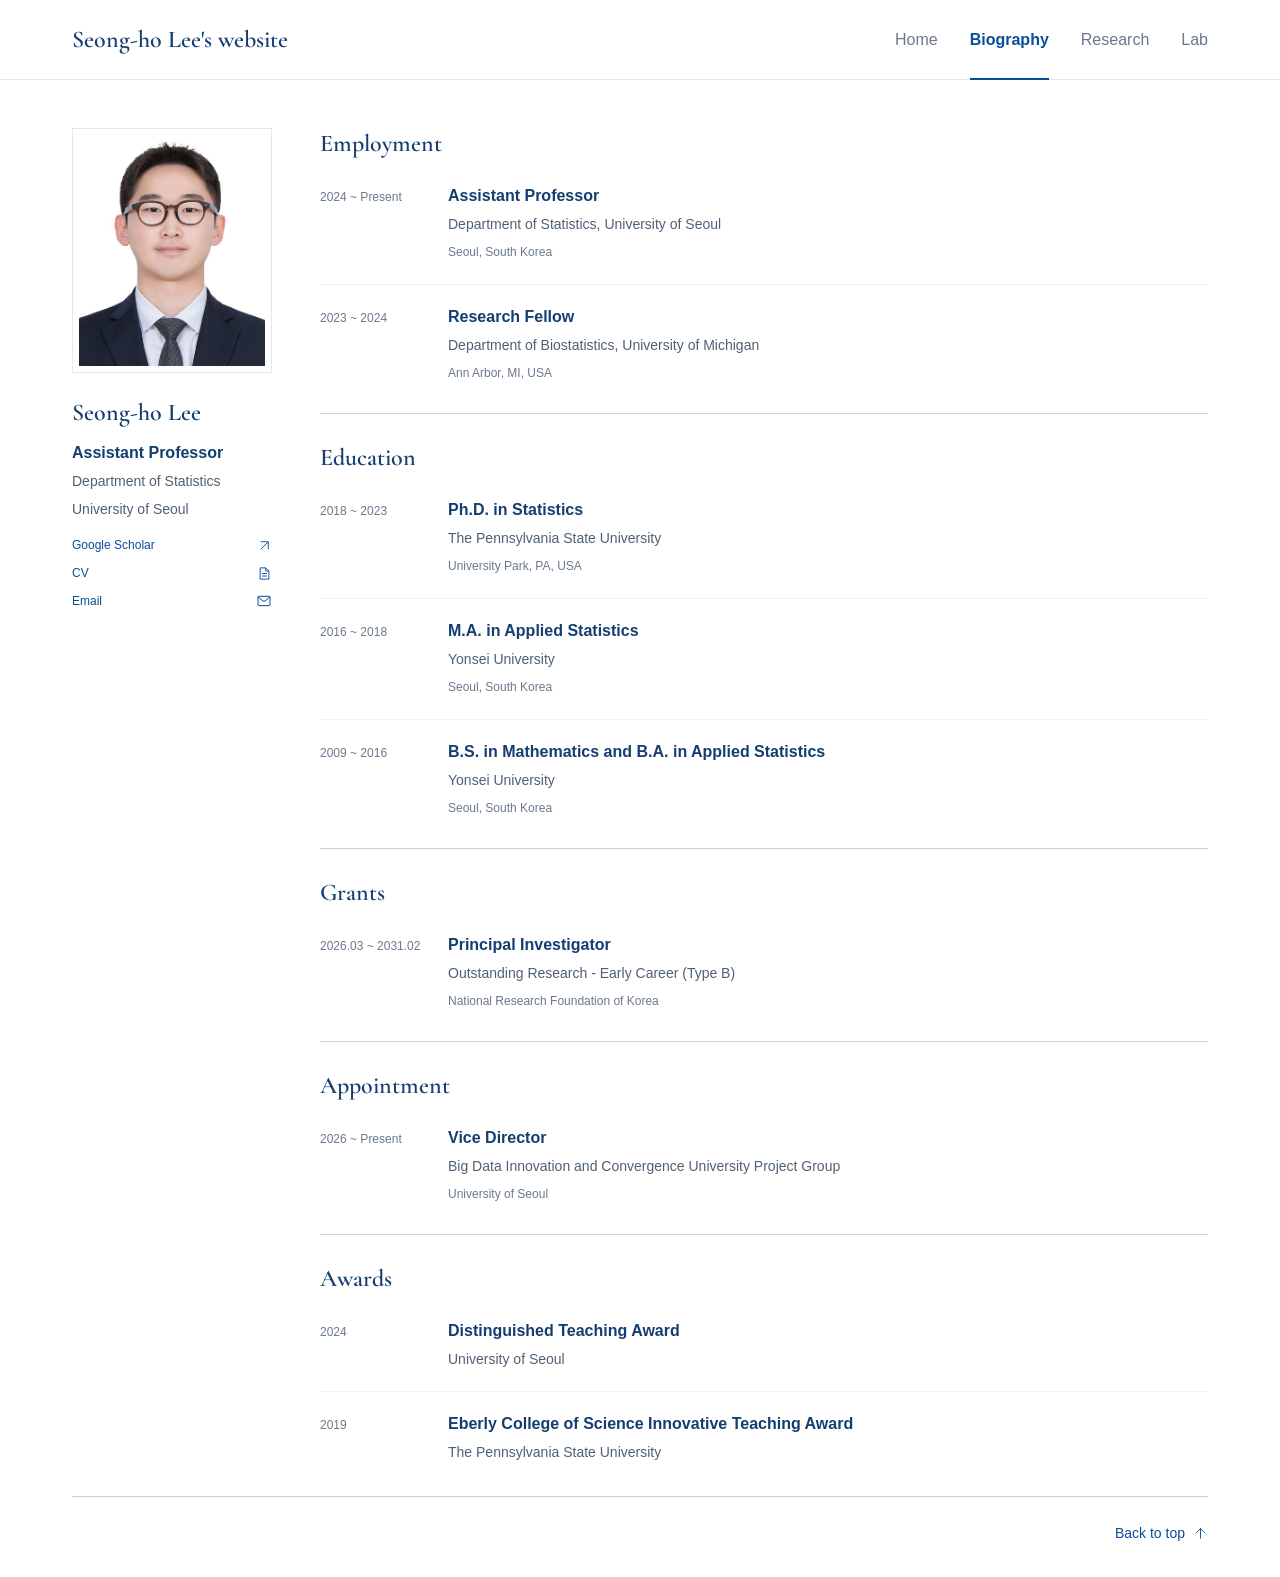
==== about-me/index.html @ 29a2fe00 "Deploy 14px Arial Recent News Source: cce759134cc73639d32bf7e04c9f03bbe9be10fd" ====
<!DOCTYPE html><html lang="en"><head><meta charSet="utf-8"/><meta name="viewport" content="width=device-width, initial-scale=1"/><link rel="stylesheet" href="/_next/static/css/index.BuuAQQDv.css" data-rsc-css-href="/_next/static/css/index.BuuAQQDv.css" data-precedence="vite-rsc/importer-resources"/><link rel="modulepreload" fetchPriority="low" href="/_next/static/chunks/index-BKPbkGrg.js"/><script src="/_next/static/chunks/rolldown-runtime-C60lm6uB.js" type="module" async=""></script><script src="/_next/static/chunks/framework-D_rUT4EX.js" type="module" async=""></script><link rel="modulepreload" href="/_next/static/chunks/layout-segment-context-am5t7BNB.js" crossorigin=""/><link rel="modulepreload" href="/_next/static/chunks/email-link-yxVSHHbJ.js" crossorigin=""/><title>Seong-ho Lee | Biography</title><meta name="description" content="Seong-ho Lee, Assistant Professor, Department of Statistics, University of Seoul."/><link rel="shortcut icon" href="/favicon.svg?v=sigma"/><link rel="icon" href="/favicon.svg?v=sigma"/><script>Object.assign(((self[Symbol.for("vinext.navigationRuntime")]??={bootstrap:{routeManifest:null},functions:{}}).bootstrap.rsc??={rsc:[]}),{params:{},nav:{"pathname":"/about-me","searchParams":[]}})</script><link rel="modulepreload" href="/_next/static/chunks/index-BKPbkGrg.js" />
</head><body class="antialiased"><a class="skip-link" href="#main">Skip to main content</a><header class="site-header" id="top"><div class="header-inner"><a class="wordmark" href="/">Seong-ho Lee&#x27;s website</a><nav aria-label="Main navigation"><a href="/" class="">Home</a><a href="/biography" class="active" aria-current="page">Biography</a><a href="/research" class="">Research</a><a href="/lab" class="">Lab</a></nav></div></header><div class="site-layout"><aside class="profile profile-secondary" aria-label="Seong-ho Lee&#x27;s profile"><div class="portrait-frame"><img class="portrait" src="/images/seongho-lee.jpg" width="198" height="246" alt="Seong-ho Lee" fetchPriority="high"/></div><div class="profile-information"><h2 class="profile-name">Seong-ho Lee</h2><p class="profile-role">Assistant Professor</p><p class="profile-affiliation">Department of Statistics</p><p class="profile-affiliation">University of Seoul</p><div class="profile-links"><a href="http://scholar.google.co.kr/citations?hl=en&amp;user=Eq__vRcAAAAJ&amp;view_op=list_works&amp;sortby=pubdate" target="_blank" rel="noopener noreferrer"><span class="profile-link-label">Google Scholar</span><svg width="15" height="15" viewBox="0 0 24 24" fill="none" stroke="currentColor" stroke-width="1.5" aria-hidden="true"><path d="M6 18 18 6M6 6h12v12"></path></svg></a><a href="/cv" target="_blank" rel="noopener noreferrer" aria-label="CV (opens in a new tab)"><span class="profile-link-label">CV</span><svg width="15" height="15" viewBox="0 0 24 24" fill="none" stroke="currentColor" stroke-width="1.5" aria-hidden="true"><path d="M14 3H5v18h14V8zM14 3v5h5M8 12h8M8 16h8"></path></svg></a><button type="button" class="email-link" title="Open your email app"><span class="profile-link-label">Email</span><svg width="16" height="16" viewBox="0 0 24 24" fill="none" stroke="currentColor" stroke-width="1.5" aria-hidden="true"><rect x="3" y="5" width="18" height="14" rx="1"></rect><path d="m3 6 9 7 9-7"></path></svg></button></div></div></aside><main id="main" class="page-content page-biography"><h1 class="sr-only">Biography</h1><section class="content-section" id="employment" aria-labelledby="employment-title"><h2 id="employment-title">Employment</h2><div class="records"><div class="record-row"><p class="record-date">2024 ~ Present</p><div class="record-body"><h3>Assistant Professor</h3><p>Department of Statistics, University of Seoul</p><p class="record-location">Seoul, South Korea</p></div></div><div class="record-row"><p class="record-date">2023 ~ 2024</p><div class="record-body"><h3>Research Fellow</h3><p>Department of Biostatistics, University of Michigan</p><p class="record-location">Ann Arbor, MI, USA</p></div></div></div></section><section class="content-section" id="education" aria-labelledby="education-title"><h2 id="education-title">Education</h2><div class="records"><div class="record-row"><p class="record-date">2018 ~ 2023</p><div class="record-body"><h3>Ph.D. in Statistics</h3><p>The Pennsylvania State University</p><p class="record-location">University Park, PA, USA</p></div></div><div class="record-row"><p class="record-date">2016 ~ 2018</p><div class="record-body"><h3>M.A. in Applied Statistics</h3><p>Yonsei University</p><p class="record-location">Seoul, South Korea</p></div></div><div class="record-row"><p class="record-date">2009 ~ 2016</p><div class="record-body"><h3>B.S. in Mathematics and B.A. in Applied Statistics</h3><p>Yonsei University</p><p class="record-location">Seoul, South Korea</p></div></div></div></section><section class="content-section" id="grants" aria-labelledby="grants-title"><h2 id="grants-title">Grants</h2><div class="records"><div class="record-row"><p class="record-date">2026.03 ~ 2031.02</p><div class="record-body"><h3>Principal Investigator</h3><p>Outstanding Research - Early Career (Type B)</p><p class="record-location">National Research Foundation of Korea</p></div></div></div></section><section class="content-section" id="appointment" aria-labelledby="appointment-title"><h2 id="appointment-title">Appointment</h2><div class="records"><div class="record-row"><p class="record-date">2026 ~ Present</p><div class="record-body"><h3>Vice Director</h3><p>Big Data Innovation and Convergence University Project Group</p><p class="record-location">University of Seoul</p></div></div></div></section><section class="content-section" id="awards" aria-labelledby="awards-title"><h2 id="awards-title">Awards</h2><div class="records"><div class="record-row"><p class="record-date">2024</p><div class="record-body"><h3>Distinguished Teaching Award</h3><p>University of Seoul</p></div></div><div class="record-row"><p class="record-date">2019</p><div class="record-body"><h3>Eberly College of Science Innovative Teaching Award</h3><p>The Pennsylvania State University</p></div></div></div></section></main></div><footer class="site-footer"><a href="#top" aria-label="Back to top"><span>Back to top</span><svg width="15" height="15" viewBox="0 0 24 24" fill="none" stroke="currentColor" stroke-width="1.5" aria-hidden="true"><path d="M12 20V4m-7 7 7-7 7 7"></path></svg></a></footer><script type="module" src="/_next/static/chunks/index-BKPbkGrg.js" id="_R_" async=""></script><script>((self[Symbol.for("vinext.navigationRuntime")]??={bootstrap:{routeManifest:null},functions:{}}).bootstrap.rsc??={rsc:[]}).rsc.push("0:{\"page:/about-me\":\"$L1\",\"layout:/\":\"$L2\",\"route:/about-me\":\"$L3\",\"__route\":\"route:/about-me\",\"__interceptionContext\":null,\"__layoutIds\":[\"layout:/\"],\"__rootLayout\":\"/\",\"__bfcacheSegmentIdentities\":{\"layout:/\":\"[\\\"layout\\\",\\\"layout:/\\\",\\\"root-boundary:/\\\",\\\"\\\"]\",\"page:/about-me\":\"[\\\"page\\\",\\\"page:/about-me\\\",\\\"root-boundary:/\\\",\\\"[\\\\\\\"about-me\\\\\\\"]\\\"]\"},\"__srcPage\":[\"about-me\",\"page\"],\"__layoutFlags\":{\"layout:/\":\"s\"},\"__artifactCompatibility\":{\"schemaVersion\":1,\"graphVersion\":\"app-route-graph:7ad1e1d1aed49c60\",\"deploymentVersion\":\"ff91b3a0-4135-44e8-a0ae-173901e8c6fa\",\"appElementsSchemaVersion\":1,\"rscPayloadSchemaVersion\":1,\"rootBoundaryId\":\"/\",\"renderEpoch\":null}}\n")</script><script>((self[Symbol.for("vinext.navigationRuntime")]??={bootstrap:{routeManifest:null},functions:{}}).bootstrap.rsc??={rsc:[]}).rsc.push("4:I[\"8c0f216c4604\",[],\"Children\",1]\n")</script><script>((self[Symbol.for("vinext.navigationRuntime")]??={bootstrap:{routeManifest:null},functions:{}}).bootstrap.rsc??={rsc:[]}).rsc.push("5:I[\"593f344dc510\",[],\"GlobalErrorBoundary\",1]\n")</script><script>((self[Symbol.for("vinext.navigationRuntime")]??={bootstrap:{routeManifest:null},functions:{}}).bootstrap.rsc??={rsc:[]}).rsc.push("6:I[\"0b874ad30386\",[],\"default\",1]\n")</script><script>((self[Symbol.for("vinext.navigationRuntime")]??={bootstrap:{routeManifest:null},functions:{}}).bootstrap.rsc??={rsc:[]}).rsc.push("7:I[\"593f344dc510\",[],\"ErrorBoundary\",1]\n")</script><script>((self[Symbol.for("vinext.navigationRuntime")]??={bootstrap:{routeManifest:null},functions:{}}).bootstrap.rsc??={rsc:[]}).rsc.push("8:I[\"15c18cfaeeff\",[],\"LayoutSegmentProvider\",1]\n")</script><script>((self[Symbol.for("vinext.navigationRuntime")]??={bootstrap:{routeManifest:null},functions:{}}).bootstrap.rsc??={rsc:[]}).rsc.push("9:I[\"8c0f216c4604\",[],\"Slot\",1]\n")</script><script>((self[Symbol.for("vinext.navigationRuntime")]??={bootstrap:{routeManifest:null},functions:{}}).bootstrap.rsc??={rsc:[]}).rsc.push("a:I[\"593f344dc510\",[],\"NotFoundBoundary\",1]\n")</script><script>((self[Symbol.for("vinext.navigationRuntime")]??={bootstrap:{routeManifest:null},functions:{}}).bootstrap.rsc??={rsc:[]}).rsc.push("b:I[\"9276801271d6\",[],\"AppRouterScrollTarget\",1]\n")</script><script>((self[Symbol.for("vinext.navigationRuntime")]??={bootstrap:{routeManifest:null},functions:{}}).bootstrap.rsc??={rsc:[]}).rsc.push("c:I[\"593f344dc510\",[],\"RedirectBoundary\",1]\n")</script><script>((self[Symbol.for("vinext.navigationRuntime")]??={bootstrap:{routeManifest:null},functions:{}}).bootstrap.rsc??={rsc:[]}).rsc.push(":HL[\"/_next/static/css/index.BuuAQQDv.css\",\"style\"     ]\n")</script><script>((self[Symbol.for("vinext.navigationRuntime")]??={bootstrap:{routeManifest:null},functions:{}}).bootstrap.rsc??={rsc:[]}).rsc.push("2:[[[\"$\",\"link\",\"css:/_next/static/css/index.BuuAQQDv.css\",{\"rel\":\"stylesheet\",\"precedence\":\"vite-rsc/importer-resources\",\"href\":\"/_next/static/css/index.BuuAQQDv.css\",\"data-rsc-css-href\":\"/_next/static/css/index.BuuAQQDv.css\"}],\"$undefined\"],[\"$\",\"html\",null,{\"lang\":\"en\",\"children\":[\"$\",\"body\",null,{\"className\":\"antialiased\",\"children\":[\"$\",\"$L4\",null,{}]}]}]]\n")</script><script>((self[Symbol.for("vinext.navigationRuntime")]??={bootstrap:{routeManifest:null},functions:{}}).bootstrap.rsc??={rsc:[]}).rsc.push("3:[[[\"$\",\"meta\",null,{\"charSet\":\"utf-8\"}],[[\"$\",\"title\",\"0\",{\"children\":\"Seong-ho Lee | Biography\"}],[\"$\",\"meta\",\"1\",{\"name\":\"description\",\"content\":\"Seong-ho Lee, Assistant Professor, Department of Statistics, University of Seoul.\"}],[\"$\",\"link\",\"2\",{\"data-vinext-streamed-icon\":\"$undefined\",\"rel\":\"shortcut icon\",\"href\":\"/favicon.svg?v=sigma\",\"type\":\"$undefined\",\"sizes\":\"$undefined\",\"color\":\"$undefined\",\"media\":\"$undefined\",\"fetchPriority\":\"$undefined\"}],[\"$\",\"link\",\"3\",{\"data-vinext-streamed-icon\":\"$undefined\",\"rel\":\"icon\",\"href\":\"/favicon.svg?v=sigma\",\"type\":\"$undefined\",\"sizes\":\"$undefined\",\"color\":\"$undefined\",\"media\":\"$undefined\",\"fetchPriority\":\"$undefined\"}]],[[\"$\",\"meta\",\"0\",{\"name\":\"viewport\",\"content\":\"width=device-width, initial-scale=1\"}]]],[\"$\",\"$L5\",null,{\"fallback\":\"$6\",\"children\":[\"$\",\"$L7\",null,{\"fallback\":\"$6\",\"children\":[\"$\",\"$L8\",null,{\"providerId\":\"layout:/\",\"segmentMap\":{\"children\":[\"about-me\"]},\"children\":[\"$\",\"$L9\",null,{\"id\":\"layout:/\",\"parallelSlots\":\"$undefined\",\"children\":[\"$\",\"$La\",null,{\"resetKey\":\"about-me\",\"fallback\":[[\"$\",\"title\",null,{\"children\":\"404: This page could not be found.\"}],[\"$\",\"div\",null,{\"style\":{\"fontFamily\":\"system-ui,\\\"Segoe UI\\\",Roboto,Helvetica,Arial,sans-serif,\\\"Apple Color Emoji\\\",\\\"Segoe UI Emoji\\\"\",\"height\":\"100vh\",\"textAlign\":\"center\",\"display\":\"flex\",\"flexDirection\":\"column\",\"alignItems\":\"center\",\"justifyContent\":\"center\"},\"children\":[\"$\",\"div\",null,{\"children\":[[\"$\",\"style\",null,{\"dangerouslySetInnerHTML\":{\"__html\":\"body{color:#000;background:#fff;margin:0}.next-error-h1{border-right:1px solid rgba(0,0,0,.3)}@media (prefers-color-scheme:dark){body{color:#fff;background:#000}.next-error-h1{border-right:1px solid rgba(255,255,255,.3)}}\"}}],[\"$\",\"h1\",null,{\"className\":\"next-error-h1\",\"style\":{\"display\":\"inline-block\",\"margin\":\"0 20px 0 0\",\"padding\":\"0 23px 0 0\",\"fontSize\":24,\"fontWeight\":500,\"verticalAlign\":\"top\",\"lineHeight\":\"49px\"},\"children\":404}],[\"$\",\"div\",null,{\"style\":{\"display\":\"inline-block\"},\"children\":[\"$\",\"h2\",null,{\"style\":{\"fontSize\":14,\"fontWeight\":400,\"lineHeight\":\"49px\",\"margin\":0},\"children\":\"This page could not be found.\"}]}]]}]}]],\"children\":[\"$\",\"$Lb\",null,{\"children\":[\"$\",\"$Lc\",null,{\"children\":[[\"$\",\"$L8\",null,{\"providerId\":\"page:/about-me\",\"segmentMap\":{\"children\":[\"__PAGE__\"]},\"children\":[\"$\",\"$L9\",null,{\"id\":\"page:/about-me\"}]}],null]}]}]}]}]}]}]}],null,null]\n")</script><script>((self[Symbol.for("vinext.navigationRuntime")]??={bootstrap:{routeManifest:null},functions:{}}).bootstrap.rsc??={rsc:[]}).rsc.push("d:I[\"89899c78f2d0\",[],\"default\",1]\n")</script><script>((self[Symbol.for("vinext.navigationRuntime")]??={bootstrap:{routeManifest:null},functions:{}}).bootstrap.rsc??={rsc:[]}).rsc.push(":HL[\"/images/seongho-lee.jpg\",\"image\",{\"fetchPriority\":\"high\"}]\n")</script><script>((self[Symbol.for("vinext.navigationRuntime")]??={bootstrap:{routeManifest:null},functions:{}}).bootstrap.rsc??={rsc:[]}).rsc.push("1:[[\"$\",\"a\",null,{\"className\":\"skip-link\",\"href\":\"#main\",\"children\":\"Skip to main content\"}],[\"$\",\"header\",null,{\"className\":\"site-header\",\"id\":\"top\",\"children\":[\"$\",\"div\",null,{\"className\":\"header-inner\",\"children\":[[\"$\",\"a\",null,{\"className\":\"wordmark\",\"href\":\"/\",\"children\":\"Seong-ho Lee's website\"}],[\"$\",\"nav\",null,{\"aria-label\":\"Main navigation\",\"children\":[[\"$\",\"a\",\"home\",{\"href\":\"/\",\"className\":\"\",\"aria-current\":\"$undefined\",\"children\":\"Home\"}],[\"$\",\"a\",\"biography\",{\"href\":\"/biography\",\"className\":\"active\",\"aria-current\":\"page\",\"children\":\"Biography\"}],[\"$\",\"a\",\"research\",{\"href\":\"/research\",\"className\":\"\",\"aria-current\":\"$undefined\",\"children\":\"Research\"}],[\"$\",\"a\",\"lab\",{\"href\":\"/lab\",\"className\":\"\",\"aria-current\":\"$undefined\",\"children\":\"Lab\"}]]}]]}]}],[\"$\",\"div\",null,{\"className\":\"site-layout\",\"children\":[[\"$\",\"aside\",null,{\"className\":\"profile profile-secondary\",\"aria-label\":\"Seong-ho Lee's profile\",\"children\":[[\"$\",\"div\",null,{\"className\":\"portrait-frame\",\"children\":[\"$\",\"img\",null,{\"className\":\"portrait\",\"src\":\"/images/seongho-lee.jpg\",\"width\":\"198\",\"height\":\"246\",\"alt\":\"Seong-ho Lee\",\"fetchPriority\":\"high\"}]}],[\"$\",\"div\",null,{\"className\":\"profile-information\",\"children\":[[\"$\",\"h2\",null,{\"className\":\"profile-name\",\"children\":\"Seong-ho Lee\"}],[\"$\",\"p\",null,{\"className\":\"profile-role\",\"children\":\"Assistant Professor\"}],[\"$\",\"p\",null,{\"className\":\"profile-affiliation\",\"children\":\"Department of Statistics\"}],[\"$\",\"p\",null,{\"className\":\"profile-affiliation\",\"children\":\"University of Seoul\"}],[\"$\",\"div\",null,{\"className\":\"profile-links\",\"children\":[[\"$\",\"a\",null,{\"href\":\"http://scholar.google.co.kr/citations?hl=en\u0026user=Eq__vRcAAAAJ\u0026view_op=list_works\u0026sortby=pubdate\",\"target\":\"_blank\",\"rel\":\"noopener noreferrer\",\"children\":[[\"$\",\"span\",null,{\"className\":\"profile-link-label\",\"children\":\"Google Scholar\"}],[\"$\",\"svg\",null,{\"width\":\"15\",\"height\":\"15\",\"viewBox\":\"0 0 24 24\",\"fill\":\"none\",\"stroke\":\"currentColor\",\"strokeWidth\":\"1.5\",\"aria-hidden\":\"true\",\"children\":[\"$\",\"path\",null,{\"d\":\"M6 18 18 6M6 6h12v12\"}]}]]}],[\"$\",\"a\",null,{\"href\":\"/cv\",\"target\":\"_blank\",\"rel\":\"noopener noreferrer\",\"aria-label\":\"CV (opens in a new tab)\",\"children\":[[\"$\",\"span\",null,{\"className\":\"profile-link-label\",\"children\":\"CV\"}],[\"$\",\"svg\",null,{\"width\":\"15\",\"height\":\"15\",\"viewBox\":\"0 0 24 24\",\"fill\":\"none\",\"stroke\":\"currentColor\",\"strokeWidth\":\"1.5\",\"aria-hidden\":\"true\",\"children\":[\"$\",\"path\",null,{\"d\":\"M14 3H5v18h14V8zM14 3v5h5M8 12h8M8 16h8\"}]}]]}],[\"$\",\"$Ld\",null,{}]]}]]}]]}],[\"$\",\"main\",null,{\"id\":\"main\",\"className\":\"page-content page-biography\",\"children\":[[\"$\",\"h1\",null,{\"className\":\"sr-only\",\"children\":\"Biography\"}],[[\"$\",\"section\",\"employment\",{\"className\":\"content-section\",\"id\":\"employment\",\"aria-labelledby\":\"employment-title\",\"children\":[[\"$\",\"h2\",null,{\"id\":\"employment-title\",\"children\":\"Employment\"}],[\"$\",\"div\",null,{\"className\":\"records\",\"children\":[[\"$\",\"div\",\"2024 ~ Present-Assistant Professor\",{\"className\":\"record-row\",\"children\":[[\"$\",\"p\",null,{\"className\":\"record-date\",\"children\":\"2024 ~ Present\"}],[\"$\",\"div\",null,{\"className\":\"record-body\",\"children\":[[\"$\",\"h3\",null,{\"children\":\"Assistant Professor\"}],[\"$\",\"p\",null,{\"children\":\"Department of Statistics, University of Seoul\"}],[\"$\",\"p\",null,{\"className\":\"record-location\",\"children\":\"Seoul, South Korea\"}]]}]]}],[\"$\",\"div\",\"2023 ~ 2024-Research Fellow\",{\"className\":\"record-row\",\"children\":[[\"$\",\"p\",null,{\"className\":\"record-date\",\"children\":\"2023 ~ 2024\"}],[\"$\",\"div\",null,{\"className\":\"record-body\",\"children\":[[\"$\",\"h3\",null,{\"children\":\"Research Fellow\"}],[\"$\",\"p\",null,{\"children\":\"Department of Biostatistics, University of Michigan\"}],[\"$\",\"p\",null,{\"className\":\"record-location\",\"children\":\"Ann Arbor, MI, USA\"}]]}]]}]]}]]}],[\"$\",\"section\",\"education\",{\"className\":\"content-section\",\"id\":\"education\",\"aria-labelledby\":\"education-title\",\"children\":[[\"$\",\"h2\",null,{\"id\":\"education-title\",\"children\":\"Education\"}],[\"$\",\"div\",null,{\"className\":\"records\",\"children\":[[\"$\",\"div\",\"2018 ~ 2023-Ph.D. in Statistics\",{\"className\":\"record-row\",\"children\":[[\"$\",\"p\",null,{\"className\":\"record-date\",\"children\":\"2018 ~ 2023\"}],[\"$\",\"div\",null,{\"className\":\"record-body\",\"children\":[[\"$\",\"h3\",null,{\"children\":\"Ph.D. in Statistics\"}],[\"$\",\"p\",null,{\"children\":\"The Pennsylvania State University\"}],[\"$\",\"p\",null,{\"className\":\"record-location\",\"children\":\"University Park, PA, USA\"}]]}]]}],[\"$\",\"div\",\"2016 ~ 2018-M.A. in Applied Statistics\",{\"className\":\"record-row\",\"children\":[[\"$\",\"p\",null,{\"className\":\"record-date\",\"children\":\"2016 ~ 2018\"}],[\"$\",\"div\",null,{\"className\":\"record-body\",\"children\":[[\"$\",\"h3\",null,{\"children\":\"M.A. in Applied Statistics\"}],[\"$\",\"p\",null,{\"children\":\"Yonsei University\"}],\"$Le\"]}]]}],\"$Lf\"]}]]}],\"$L10\",\"$L11\",\"$L12\"]]}]]}],\"$L13\"]\n")</script><script>((self[Symbol.for("vinext.navigationRuntime")]??={bootstrap:{routeManifest:null},functions:{}}).bootstrap.rsc??={rsc:[]}).rsc.push("e:[\"$\",\"p\",null,{\"className\":\"record-location\",\"children\":\"Seoul, South Korea\"}]\n")</script><script>((self[Symbol.for("vinext.navigationRuntime")]??={bootstrap:{routeManifest:null},functions:{}}).bootstrap.rsc??={rsc:[]}).rsc.push("f:[\"$\",\"div\",\"2009 ~ 2016-B.S. in Mathematics and B.A. in Applied Statistics\",{\"className\":\"record-row\",\"children\":[[\"$\",\"p\",null,{\"className\":\"record-date\",\"children\":\"2009 ~ 2016\"}],[\"$\",\"div\",null,{\"className\":\"record-body\",\"children\":[[\"$\",\"h3\",null,{\"children\":\"B.S. in Mathematics and B.A. in Applied Statistics\"}],[\"$\",\"p\",null,{\"children\":\"Yonsei University\"}],[\"$\",\"p\",null,{\"className\":\"record-location\",\"children\":\"Seoul, South Korea\"}]]}]]}]\n")</script><script>((self[Symbol.for("vinext.navigationRuntime")]??={bootstrap:{routeManifest:null},functions:{}}).bootstrap.rsc??={rsc:[]}).rsc.push("10:[\"$\",\"section\",\"grants\",{\"className\":\"content-section\",\"id\":\"grants\",\"aria-labelledby\":\"grants-title\",\"children\":[[\"$\",\"h2\",null,{\"id\":\"grants-title\",\"children\":\"Grants\"}],[\"$\",\"div\",null,{\"className\":\"records\",\"children\":[[\"$\",\"div\",\"2026.03 ~ 2031.02-Principal Investigator\",{\"className\":\"record-row\",\"children\":[[\"$\",\"p\",null,{\"className\":\"record-date\",\"children\":\"2026.03 ~ 2031.02\"}],[\"$\",\"div\",null,{\"className\":\"record-body\",\"children\":[[\"$\",\"h3\",null,{\"children\":\"Principal Investigator\"}],[\"$\",\"p\",null,{\"children\":\"Outstanding Research - Early Career (Type B)\"}],[\"$\",\"p\",null,{\"className\":\"record-location\",\"children\":\"National Research Foundation of Korea\"}]]}]]}]]}]]}]\n")</script><script>((self[Symbol.for("vinext.navigationRuntime")]??={bootstrap:{routeManifest:null},functions:{}}).bootstrap.rsc??={rsc:[]}).rsc.push("11:[\"$\",\"section\",\"appointment\",{\"className\":\"content-section\",\"id\":\"appointment\",\"aria-labelledby\":\"appointment-title\",\"children\":[[\"$\",\"h2\",null,{\"id\":\"appointment-title\",\"children\":\"Appointment\"}],[\"$\",\"div\",null,{\"className\":\"records\",\"children\":[[\"$\",\"div\",\"2026 ~ Present-Vice Director\",{\"className\":\"record-row\",\"children\":[[\"$\",\"p\",null,{\"className\":\"record-date\",\"children\":\"2026 ~ Present\"}],[\"$\",\"div\",null,{\"className\":\"record-body\",\"children\":[[\"$\",\"h3\",null,{\"children\":\"Vice Director\"}],[\"$\",\"p\",null,{\"children\":\"Big Data Innovation and Convergence University Project Group\"}],[\"$\",\"p\",null,{\"className\":\"record-location\",\"children\":\"University of Seoul\"}]]}]]}]]}]]}]\n")</script><script>((self[Symbol.for("vinext.navigationRuntime")]??={bootstrap:{routeManifest:null},functions:{}}).bootstrap.rsc??={rsc:[]}).rsc.push("12:[\"$\",\"section\",\"awards\",{\"className\":\"content-section\",\"id\":\"awards\",\"aria-labelledby\":\"awards-title\",\"children\":[[\"$\",\"h2\",null,{\"id\":\"awards-title\",\"children\":\"Awards\"}],[\"$\",\"div\",null,{\"className\":\"records\",\"children\":[[\"$\",\"div\",\"2024-Distinguished Teaching Award\",{\"className\":\"record-row\",\"children\":[[\"$\",\"p\",null,{\"className\":\"record-date\",\"children\":\"2024\"}],[\"$\",\"div\",null,{\"className\":\"record-body\",\"children\":[[\"$\",\"h3\",null,{\"children\":\"Distinguished Teaching Award\"}],[\"$\",\"p\",null,{\"children\":\"University of Seoul\"}],\"$undefined\"]}]]}],[\"$\",\"div\",\"2019-Eberly College of Science Innovative Teaching Award\",{\"className\":\"record-row\",\"children\":[[\"$\",\"p\",null,{\"className\":\"record-date\",\"children\":\"2019\"}],[\"$\",\"div\",null,{\"className\":\"record-body\",\"children\":[[\"$\",\"h3\",null,{\"children\":\"Eberly College of Science Innovative Teaching Award\"}],[\"$\",\"p\",null,{\"children\":\"The Pennsylvania State University\"}],\"$undefined\"]}]]}]]}]]}]\n")</script><script>((self[Symbol.for("vinext.navigationRuntime")]??={bootstrap:{routeManifest:null},functions:{}}).bootstrap.rsc??={rsc:[]}).rsc.push("13:[\"$\",\"footer\",null,{\"className\":\"site-footer\",\"children\":[\"$\",\"a\",null,{\"href\":\"#top\",\"aria-label\":\"Back to top\",\"children\":[[\"$\",\"span\",null,{\"children\":\"Back to top\"}],[\"$\",\"svg\",null,{\"width\":\"15\",\"height\":\"15\",\"viewBox\":\"0 0 24 24\",\"fill\":\"none\",\"stroke\":\"currentColor\",\"strokeWidth\":\"1.5\",\"aria-hidden\":\"true\",\"children\":[\"$\",\"path\",null,{\"d\":\"M12 20V4m-7 7 7-7 7 7\"}]}]]}]}]\n")</script><script>Object.assign(((self[Symbol.for("vinext.navigationRuntime")]??={bootstrap:{routeManifest:null},functions:{}}).bootstrap.rsc??={rsc:[]}),{"initialCacheKind":"static"});((self[Symbol.for("vinext.navigationRuntime")]??={bootstrap:{routeManifest:null},functions:{}}).bootstrap.rsc??={rsc:[]}).done=true</script></body></html>
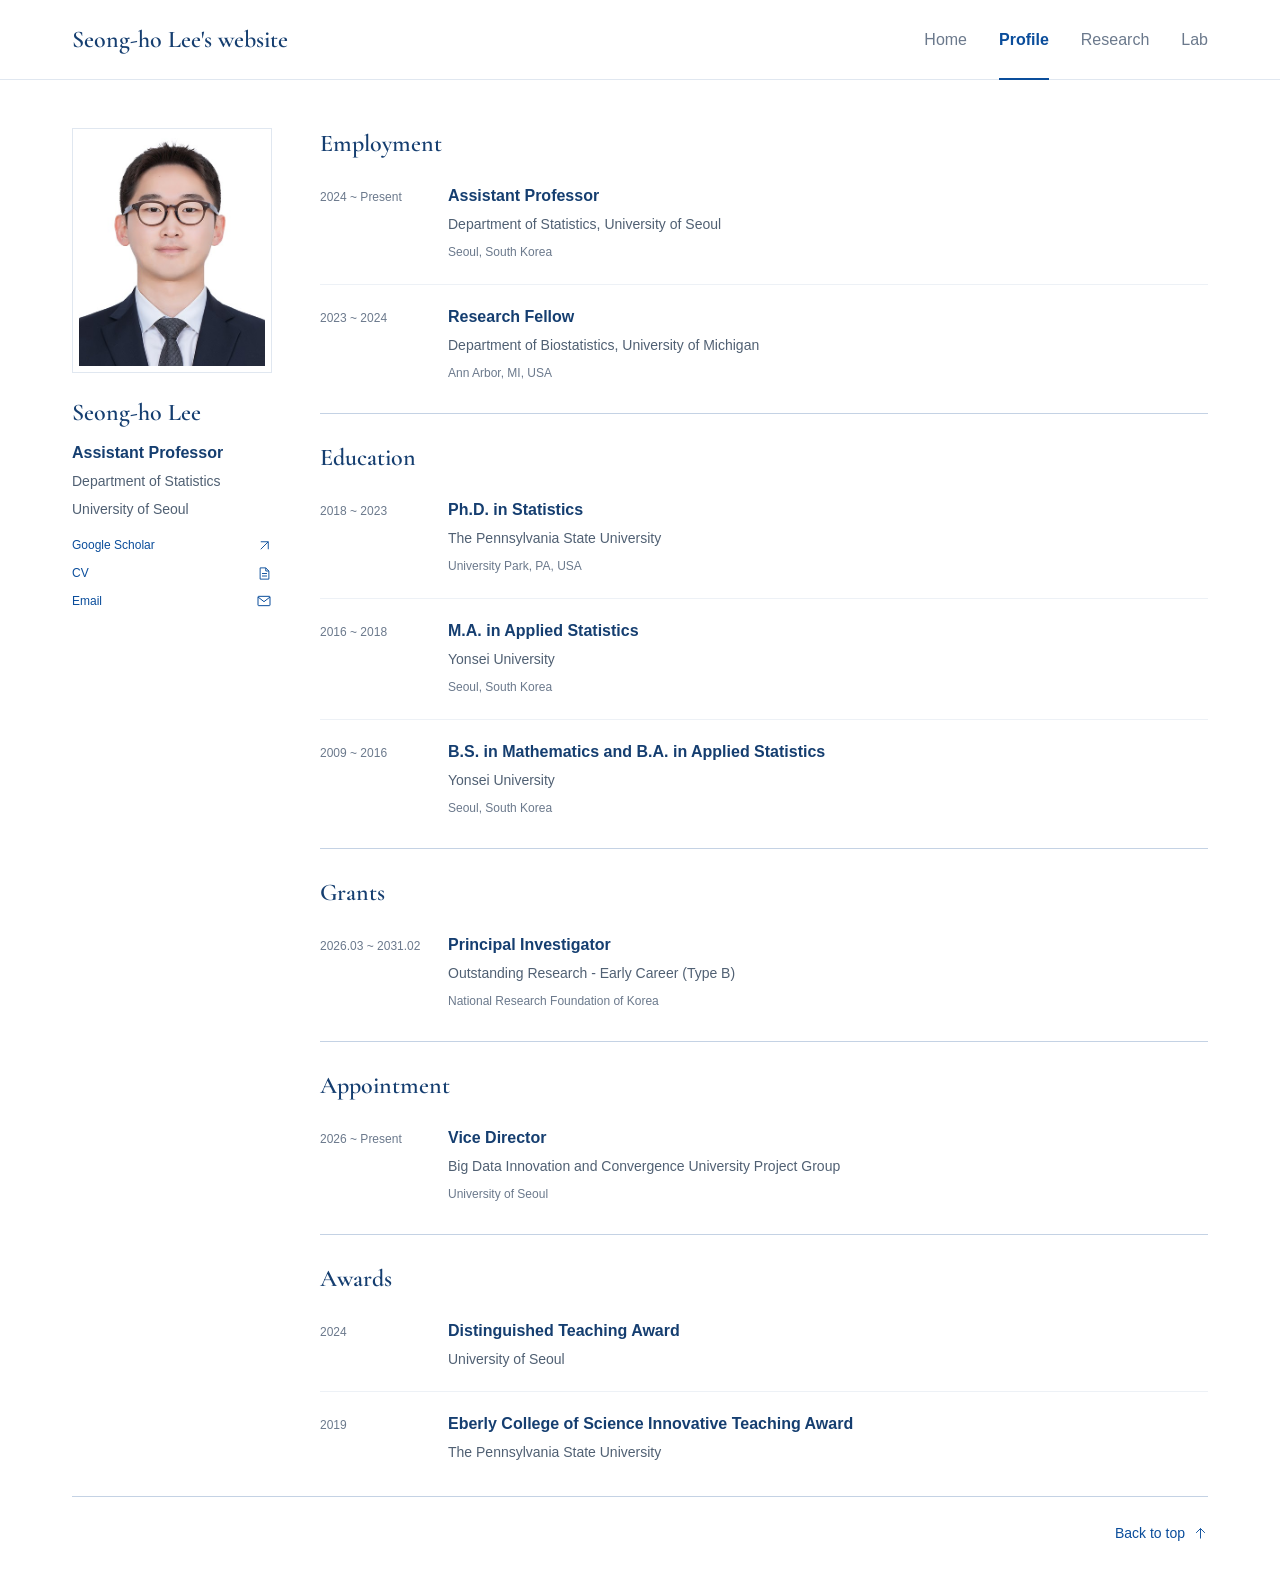
==== commit d933230f: "Deploy the Profile menu and page title Source: 8086882a44ee7951037edd34abbeed7a5706488f" ====
--- a/about-me/index.html
+++ b/about-me/index.html
@@ -1,2 +1,2 @@
-<!DOCTYPE html><html lang="en"><head><meta charSet="utf-8"/><meta name="viewport" content="width=device-width, initial-scale=1"/><link rel="stylesheet" href="/_next/static/css/index.BuuAQQDv.css" data-rsc-css-href="/_next/static/css/index.BuuAQQDv.css" data-precedence="vite-rsc/importer-resources"/><link rel="modulepreload" fetchPriority="low" href="/_next/static/chunks/index-BKPbkGrg.js"/><script src="/_next/static/chunks/rolldown-runtime-C60lm6uB.js" type="module" async=""></script><script src="/_next/static/chunks/framework-D_rUT4EX.js" type="module" async=""></script><link rel="modulepreload" href="/_next/static/chunks/layout-segment-context-am5t7BNB.js" crossorigin=""/><link rel="modulepreload" href="/_next/static/chunks/email-link-yxVSHHbJ.js" crossorigin=""/><title>Seong-ho Lee | Biography</title><meta name="description" content="Seong-ho Lee, Assistant Professor, Department of Statistics, University of Seoul."/><link rel="shortcut icon" href="/favicon.svg?v=sigma"/><link rel="icon" href="/favicon.svg?v=sigma"/><script>Object.assign(((self[Symbol.for("vinext.navigationRuntime")]??={bootstrap:{routeManifest:null},functions:{}}).bootstrap.rsc??={rsc:[]}),{params:{},nav:{"pathname":"/about-me","searchParams":[]}})</script><link rel="modulepreload" href="/_next/static/chunks/index-BKPbkGrg.js" />
-</head><body class="antialiased"><a class="skip-link" href="#main">Skip to main content</a><header class="site-header" id="top"><div class="header-inner"><a class="wordmark" href="/">Seong-ho Lee&#x27;s website</a><nav aria-label="Main navigation"><a href="/" class="">Home</a><a href="/biography" class="active" aria-current="page">Biography</a><a href="/research" class="">Research</a><a href="/lab" class="">Lab</a></nav></div></header><div class="site-layout"><aside class="profile profile-secondary" aria-label="Seong-ho Lee&#x27;s profile"><div class="portrait-frame"><img class="portrait" src="/images/seongho-lee.jpg" width="198" height="246" alt="Seong-ho Lee" fetchPriority="high"/></div><div class="profile-information"><h2 class="profile-name">Seong-ho Lee</h2><p class="profile-role">Assistant Professor</p><p class="profile-affiliation">Department of Statistics</p><p class="profile-affiliation">University of Seoul</p><div class="profile-links"><a href="http://scholar.google.co.kr/citations?hl=en&amp;user=Eq__vRcAAAAJ&amp;view_op=list_works&amp;sortby=pubdate" target="_blank" rel="noopener noreferrer"><span class="profile-link-label">Google Scholar</span><svg width="15" height="15" viewBox="0 0 24 24" fill="none" stroke="currentColor" stroke-width="1.5" aria-hidden="true"><path d="M6 18 18 6M6 6h12v12"></path></svg></a><a href="/cv" target="_blank" rel="noopener noreferrer" aria-label="CV (opens in a new tab)"><span class="profile-link-label">CV</span><svg width="15" height="15" viewBox="0 0 24 24" fill="none" stroke="currentColor" stroke-width="1.5" aria-hidden="true"><path d="M14 3H5v18h14V8zM14 3v5h5M8 12h8M8 16h8"></path></svg></a><button type="button" class="email-link" title="Open your email app"><span class="profile-link-label">Email</span><svg width="16" height="16" viewBox="0 0 24 24" fill="none" stroke="currentColor" stroke-width="1.5" aria-hidden="true"><rect x="3" y="5" width="18" height="14" rx="1"></rect><path d="m3 6 9 7 9-7"></path></svg></button></div></div></aside><main id="main" class="page-content page-biography"><h1 class="sr-only">Biography</h1><section class="content-section" id="employment" aria-labelledby="employment-title"><h2 id="employment-title">Employment</h2><div class="records"><div class="record-row"><p class="record-date">2024 ~ Present</p><div class="record-body"><h3>Assistant Professor</h3><p>Department of Statistics, University of Seoul</p><p class="record-location">Seoul, South Korea</p></div></div><div class="record-row"><p class="record-date">2023 ~ 2024</p><div class="record-body"><h3>Research Fellow</h3><p>Department of Biostatistics, University of Michigan</p><p class="record-location">Ann Arbor, MI, USA</p></div></div></div></section><section class="content-section" id="education" aria-labelledby="education-title"><h2 id="education-title">Education</h2><div class="records"><div class="record-row"><p class="record-date">2018 ~ 2023</p><div class="record-body"><h3>Ph.D. in Statistics</h3><p>The Pennsylvania State University</p><p class="record-location">University Park, PA, USA</p></div></div><div class="record-row"><p class="record-date">2016 ~ 2018</p><div class="record-body"><h3>M.A. in Applied Statistics</h3><p>Yonsei University</p><p class="record-location">Seoul, South Korea</p></div></div><div class="record-row"><p class="record-date">2009 ~ 2016</p><div class="record-body"><h3>B.S. in Mathematics and B.A. in Applied Statistics</h3><p>Yonsei University</p><p class="record-location">Seoul, South Korea</p></div></div></div></section><section class="content-section" id="grants" aria-labelledby="grants-title"><h2 id="grants-title">Grants</h2><div class="records"><div class="record-row"><p class="record-date">2026.03 ~ 2031.02</p><div class="record-body"><h3>Principal Investigator</h3><p>Outstanding Research - Early Career (Type B)</p><p class="record-location">National Research Foundation of Korea</p></div></div></div></section><section class="content-section" id="appointment" aria-labelledby="appointment-title"><h2 id="appointment-title">Appointment</h2><div class="records"><div class="record-row"><p class="record-date">2026 ~ Present</p><div class="record-body"><h3>Vice Director</h3><p>Big Data Innovation and Convergence University Project Group</p><p class="record-location">University of Seoul</p></div></div></div></section><section class="content-section" id="awards" aria-labelledby="awards-title"><h2 id="awards-title">Awards</h2><div class="records"><div class="record-row"><p class="record-date">2024</p><div class="record-body"><h3>Distinguished Teaching Award</h3><p>University of Seoul</p></div></div><div class="record-row"><p class="record-date">2019</p><div class="record-body"><h3>Eberly College of Science Innovative Teaching Award</h3><p>The Pennsylvania State University</p></div></div></div></section></main></div><footer class="site-footer"><a href="#top" aria-label="Back to top"><span>Back to top</span><svg width="15" height="15" viewBox="0 0 24 24" fill="none" stroke="currentColor" stroke-width="1.5" aria-hidden="true"><path d="M12 20V4m-7 7 7-7 7 7"></path></svg></a></footer><script type="module" src="/_next/static/chunks/index-BKPbkGrg.js" id="_R_" async=""></script><script>((self[Symbol.for("vinext.navigationRuntime")]??={bootstrap:{routeManifest:null},functions:{}}).bootstrap.rsc??={rsc:[]}).rsc.push("0:{\"page:/about-me\":\"$L1\",\"layout:/\":\"$L2\",\"route:/about-me\":\"$L3\",\"__route\":\"route:/about-me\",\"__interceptionContext\":null,\"__layoutIds\":[\"layout:/\"],\"__rootLayout\":\"/\",\"__bfcacheSegmentIdentities\":{\"layout:/\":\"[\\\"layout\\\",\\\"layout:/\\\",\\\"root-boundary:/\\\",\\\"\\\"]\",\"page:/about-me\":\"[\\\"page\\\",\\\"page:/about-me\\\",\\\"root-boundary:/\\\",\\\"[\\\\\\\"about-me\\\\\\\"]\\\"]\"},\"__srcPage\":[\"about-me\",\"page\"],\"__layoutFlags\":{\"layout:/\":\"s\"},\"__artifactCompatibility\":{\"schemaVersion\":1,\"graphVersion\":\"app-route-graph:7ad1e1d1aed49c60\",\"deploymentVersion\":\"ff91b3a0-4135-44e8-a0ae-173901e8c6fa\",\"appElementsSchemaVersion\":1,\"rscPayloadSchemaVersion\":1,\"rootBoundaryId\":\"/\",\"renderEpoch\":null}}\n")</script><script>((self[Symbol.for("vinext.navigationRuntime")]??={bootstrap:{routeManifest:null},functions:{}}).bootstrap.rsc??={rsc:[]}).rsc.push("4:I[\"8c0f216c4604\",[],\"Children\",1]\n")</script><script>((self[Symbol.for("vinext.navigationRuntime")]??={bootstrap:{routeManifest:null},functions:{}}).bootstrap.rsc??={rsc:[]}).rsc.push("5:I[\"593f344dc510\",[],\"GlobalErrorBoundary\",1]\n")</script><script>((self[Symbol.for("vinext.navigationRuntime")]??={bootstrap:{routeManifest:null},functions:{}}).bootstrap.rsc??={rsc:[]}).rsc.push("6:I[\"0b874ad30386\",[],\"default\",1]\n")</script><script>((self[Symbol.for("vinext.navigationRuntime")]??={bootstrap:{routeManifest:null},functions:{}}).bootstrap.rsc??={rsc:[]}).rsc.push("7:I[\"593f344dc510\",[],\"ErrorBoundary\",1]\n")</script><script>((self[Symbol.for("vinext.navigationRuntime")]??={bootstrap:{routeManifest:null},functions:{}}).bootstrap.rsc??={rsc:[]}).rsc.push("8:I[\"15c18cfaeeff\",[],\"LayoutSegmentProvider\",1]\n")</script><script>((self[Symbol.for("vinext.navigationRuntime")]??={bootstrap:{routeManifest:null},functions:{}}).bootstrap.rsc??={rsc:[]}).rsc.push("9:I[\"8c0f216c4604\",[],\"Slot\",1]\n")</script><script>((self[Symbol.for("vinext.navigationRuntime")]??={bootstrap:{routeManifest:null},functions:{}}).bootstrap.rsc??={rsc:[]}).rsc.push("a:I[\"593f344dc510\",[],\"NotFoundBoundary\",1]\n")</script><script>((self[Symbol.for("vinext.navigationRuntime")]??={bootstrap:{routeManifest:null},functions:{}}).bootstrap.rsc??={rsc:[]}).rsc.push("b:I[\"9276801271d6\",[],\"AppRouterScrollTarget\",1]\n")</script><script>((self[Symbol.for("vinext.navigationRuntime")]??={bootstrap:{routeManifest:null},functions:{}}).bootstrap.rsc??={rsc:[]}).rsc.push("c:I[\"593f344dc510\",[],\"RedirectBoundary\",1]\n")</script><script>((self[Symbol.for("vinext.navigationRuntime")]??={bootstrap:{routeManifest:null},functions:{}}).bootstrap.rsc??={rsc:[]}).rsc.push(":HL[\"/_next/static/css/index.BuuAQQDv.css\",\"style\"     ]\n")</script><script>((self[Symbol.for("vinext.navigationRuntime")]??={bootstrap:{routeManifest:null},functions:{}}).bootstrap.rsc??={rsc:[]}).rsc.push("2:[[[\"$\",\"link\",\"css:/_next/static/css/index.BuuAQQDv.css\",{\"rel\":\"stylesheet\",\"precedence\":\"vite-rsc/importer-resources\",\"href\":\"/_next/static/css/index.BuuAQQDv.css\",\"data-rsc-css-href\":\"/_next/static/css/index.BuuAQQDv.css\"}],\"$undefined\"],[\"$\",\"html\",null,{\"lang\":\"en\",\"children\":[\"$\",\"body\",null,{\"className\":\"antialiased\",\"children\":[\"$\",\"$L4\",null,{}]}]}]]\n")</script><script>((self[Symbol.for("vinext.navigationRuntime")]??={bootstrap:{routeManifest:null},functions:{}}).bootstrap.rsc??={rsc:[]}).rsc.push("3:[[[\"$\",\"meta\",null,{\"charSet\":\"utf-8\"}],[[\"$\",\"title\",\"0\",{\"children\":\"Seong-ho Lee | Biography\"}],[\"$\",\"meta\",\"1\",{\"name\":\"description\",\"content\":\"Seong-ho Lee, Assistant Professor, Department of Statistics, University of Seoul.\"}],[\"$\",\"link\",\"2\",{\"data-vinext-streamed-icon\":\"$undefined\",\"rel\":\"shortcut icon\",\"href\":\"/favicon.svg?v=sigma\",\"type\":\"$undefined\",\"sizes\":\"$undefined\",\"color\":\"$undefined\",\"media\":\"$undefined\",\"fetchPriority\":\"$undefined\"}],[\"$\",\"link\",\"3\",{\"data-vinext-streamed-icon\":\"$undefined\",\"rel\":\"icon\",\"href\":\"/favicon.svg?v=sigma\",\"type\":\"$undefined\",\"sizes\":\"$undefined\",\"color\":\"$undefined\",\"media\":\"$undefined\",\"fetchPriority\":\"$undefined\"}]],[[\"$\",\"meta\",\"0\",{\"name\":\"viewport\",\"content\":\"width=device-width, initial-scale=1\"}]]],[\"$\",\"$L5\",null,{\"fallback\":\"$6\",\"children\":[\"$\",\"$L7\",null,{\"fallback\":\"$6\",\"children\":[\"$\",\"$L8\",null,{\"providerId\":\"layout:/\",\"segmentMap\":{\"children\":[\"about-me\"]},\"children\":[\"$\",\"$L9\",null,{\"id\":\"layout:/\",\"parallelSlots\":\"$undefined\",\"children\":[\"$\",\"$La\",null,{\"resetKey\":\"about-me\",\"fallback\":[[\"$\",\"title\",null,{\"children\":\"404: This page could not be found.\"}],[\"$\",\"div\",null,{\"style\":{\"fontFamily\":\"system-ui,\\\"Segoe UI\\\",Roboto,Helvetica,Arial,sans-serif,\\\"Apple Color Emoji\\\",\\\"Segoe UI Emoji\\\"\",\"height\":\"100vh\",\"textAlign\":\"center\",\"display\":\"flex\",\"flexDirection\":\"column\",\"alignItems\":\"center\",\"justifyContent\":\"center\"},\"children\":[\"$\",\"div\",null,{\"children\":[[\"$\",\"style\",null,{\"dangerouslySetInnerHTML\":{\"__html\":\"body{color:#000;background:#fff;margin:0}.next-error-h1{border-right:1px solid rgba(0,0,0,.3)}@media (prefers-color-scheme:dark){body{color:#fff;background:#000}.next-error-h1{border-right:1px solid rgba(255,255,255,.3)}}\"}}],[\"$\",\"h1\",null,{\"className\":\"next-error-h1\",\"style\":{\"display\":\"inline-block\",\"margin\":\"0 20px 0 0\",\"padding\":\"0 23px 0 0\",\"fontSize\":24,\"fontWeight\":500,\"verticalAlign\":\"top\",\"lineHeight\":\"49px\"},\"children\":404}],[\"$\",\"div\",null,{\"style\":{\"display\":\"inline-block\"},\"children\":[\"$\",\"h2\",null,{\"style\":{\"fontSize\":14,\"fontWeight\":400,\"lineHeight\":\"49px\",\"margin\":0},\"children\":\"This page could not be found.\"}]}]]}]}]],\"children\":[\"$\",\"$Lb\",null,{\"children\":[\"$\",\"$Lc\",null,{\"children\":[[\"$\",\"$L8\",null,{\"providerId\":\"page:/about-me\",\"segmentMap\":{\"children\":[\"__PAGE__\"]},\"children\":[\"$\",\"$L9\",null,{\"id\":\"page:/about-me\"}]}],null]}]}]}]}]}]}]}],null,null]\n")</script><script>((self[Symbol.for("vinext.navigationRuntime")]??={bootstrap:{routeManifest:null},functions:{}}).bootstrap.rsc??={rsc:[]}).rsc.push("d:I[\"89899c78f2d0\",[],\"default\",1]\n")</script><script>((self[Symbol.for("vinext.navigationRuntime")]??={bootstrap:{routeManifest:null},functions:{}}).bootstrap.rsc??={rsc:[]}).rsc.push(":HL[\"/images/seongho-lee.jpg\",\"image\",{\"fetchPriority\":\"high\"}]\n")</script><script>((self[Symbol.for("vinext.navigationRuntime")]??={bootstrap:{routeManifest:null},functions:{}}).bootstrap.rsc??={rsc:[]}).rsc.push("1:[[\"$\",\"a\",null,{\"className\":\"skip-link\",\"href\":\"#main\",\"children\":\"Skip to main content\"}],[\"$\",\"header\",null,{\"className\":\"site-header\",\"id\":\"top\",\"children\":[\"$\",\"div\",null,{\"className\":\"header-inner\",\"children\":[[\"$\",\"a\",null,{\"className\":\"wordmark\",\"href\":\"/\",\"children\":\"Seong-ho Lee's website\"}],[\"$\",\"nav\",null,{\"aria-label\":\"Main navigation\",\"children\":[[\"$\",\"a\",\"home\",{\"href\":\"/\",\"className\":\"\",\"aria-current\":\"$undefined\",\"children\":\"Home\"}],[\"$\",\"a\",\"biography\",{\"href\":\"/biography\",\"className\":\"active\",\"aria-current\":\"page\",\"children\":\"Biography\"}],[\"$\",\"a\",\"research\",{\"href\":\"/research\",\"className\":\"\",\"aria-current\":\"$undefined\",\"children\":\"Research\"}],[\"$\",\"a\",\"lab\",{\"href\":\"/lab\",\"className\":\"\",\"aria-current\":\"$undefined\",\"children\":\"Lab\"}]]}]]}]}],[\"$\",\"div\",null,{\"className\":\"site-layout\",\"children\":[[\"$\",\"aside\",null,{\"className\":\"profile profile-secondary\",\"aria-label\":\"Seong-ho Lee's profile\",\"children\":[[\"$\",\"div\",null,{\"className\":\"portrait-frame\",\"children\":[\"$\",\"img\",null,{\"className\":\"portrait\",\"src\":\"/images/seongho-lee.jpg\",\"width\":\"198\",\"height\":\"246\",\"alt\":\"Seong-ho Lee\",\"fetchPriority\":\"high\"}]}],[\"$\",\"div\",null,{\"className\":\"profile-information\",\"children\":[[\"$\",\"h2\",null,{\"className\":\"profile-name\",\"children\":\"Seong-ho Lee\"}],[\"$\",\"p\",null,{\"className\":\"profile-role\",\"children\":\"Assistant Professor\"}],[\"$\",\"p\",null,{\"className\":\"profile-affiliation\",\"children\":\"Department of Statistics\"}],[\"$\",\"p\",null,{\"className\":\"profile-affiliation\",\"children\":\"University of Seoul\"}],[\"$\",\"div\",null,{\"className\":\"profile-links\",\"children\":[[\"$\",\"a\",null,{\"href\":\"http://scholar.google.co.kr/citations?hl=en\u0026user=Eq__vRcAAAAJ\u0026view_op=list_works\u0026sortby=pubdate\",\"target\":\"_blank\",\"rel\":\"noopener noreferrer\",\"children\":[[\"$\",\"span\",null,{\"className\":\"profile-link-label\",\"children\":\"Google Scholar\"}],[\"$\",\"svg\",null,{\"width\":\"15\",\"height\":\"15\",\"viewBox\":\"0 0 24 24\",\"fill\":\"none\",\"stroke\":\"currentColor\",\"strokeWidth\":\"1.5\",\"aria-hidden\":\"true\",\"children\":[\"$\",\"path\",null,{\"d\":\"M6 18 18 6M6 6h12v12\"}]}]]}],[\"$\",\"a\",null,{\"href\":\"/cv\",\"target\":\"_blank\",\"rel\":\"noopener noreferrer\",\"aria-label\":\"CV (opens in a new tab)\",\"children\":[[\"$\",\"span\",null,{\"className\":\"profile-link-label\",\"children\":\"CV\"}],[\"$\",\"svg\",null,{\"width\":\"15\",\"height\":\"15\",\"viewBox\":\"0 0 24 24\",\"fill\":\"none\",\"stroke\":\"currentColor\",\"strokeWidth\":\"1.5\",\"aria-hidden\":\"true\",\"children\":[\"$\",\"path\",null,{\"d\":\"M14 3H5v18h14V8zM14 3v5h5M8 12h8M8 16h8\"}]}]]}],[\"$\",\"$Ld\",null,{}]]}]]}]]}],[\"$\",\"main\",null,{\"id\":\"main\",\"className\":\"page-content page-biography\",\"children\":[[\"$\",\"h1\",null,{\"className\":\"sr-only\",\"children\":\"Biography\"}],[[\"$\",\"section\",\"employment\",{\"className\":\"content-section\",\"id\":\"employment\",\"aria-labelledby\":\"employment-title\",\"children\":[[\"$\",\"h2\",null,{\"id\":\"employment-title\",\"children\":\"Employment\"}],[\"$\",\"div\",null,{\"className\":\"records\",\"children\":[[\"$\",\"div\",\"2024 ~ Present-Assistant Professor\",{\"className\":\"record-row\",\"children\":[[\"$\",\"p\",null,{\"className\":\"record-date\",\"children\":\"2024 ~ Present\"}],[\"$\",\"div\",null,{\"className\":\"record-body\",\"children\":[[\"$\",\"h3\",null,{\"children\":\"Assistant Professor\"}],[\"$\",\"p\",null,{\"children\":\"Department of Statistics, University of Seoul\"}],[\"$\",\"p\",null,{\"className\":\"record-location\",\"children\":\"Seoul, South Korea\"}]]}]]}],[\"$\",\"div\",\"2023 ~ 2024-Research Fellow\",{\"className\":\"record-row\",\"children\":[[\"$\",\"p\",null,{\"className\":\"record-date\",\"children\":\"2023 ~ 2024\"}],[\"$\",\"div\",null,{\"className\":\"record-body\",\"children\":[[\"$\",\"h3\",null,{\"children\":\"Research Fellow\"}],[\"$\",\"p\",null,{\"children\":\"Department of Biostatistics, University of Michigan\"}],[\"$\",\"p\",null,{\"className\":\"record-location\",\"children\":\"Ann Arbor, MI, USA\"}]]}]]}]]}]]}],[\"$\",\"section\",\"education\",{\"className\":\"content-section\",\"id\":\"education\",\"aria-labelledby\":\"education-title\",\"children\":[[\"$\",\"h2\",null,{\"id\":\"education-title\",\"children\":\"Education\"}],[\"$\",\"div\",null,{\"className\":\"records\",\"children\":[[\"$\",\"div\",\"2018 ~ 2023-Ph.D. in Statistics\",{\"className\":\"record-row\",\"children\":[[\"$\",\"p\",null,{\"className\":\"record-date\",\"children\":\"2018 ~ 2023\"}],[\"$\",\"div\",null,{\"className\":\"record-body\",\"children\":[[\"$\",\"h3\",null,{\"children\":\"Ph.D. in Statistics\"}],[\"$\",\"p\",null,{\"children\":\"The Pennsylvania State University\"}],[\"$\",\"p\",null,{\"className\":\"record-location\",\"children\":\"University Park, PA, USA\"}]]}]]}],[\"$\",\"div\",\"2016 ~ 2018-M.A. in Applied Statistics\",{\"className\":\"record-row\",\"children\":[[\"$\",\"p\",null,{\"className\":\"record-date\",\"children\":\"2016 ~ 2018\"}],[\"$\",\"div\",null,{\"className\":\"record-body\",\"children\":[[\"$\",\"h3\",null,{\"children\":\"M.A. in Applied Statistics\"}],[\"$\",\"p\",null,{\"children\":\"Yonsei University\"}],\"$Le\"]}]]}],\"$Lf\"]}]]}],\"$L10\",\"$L11\",\"$L12\"]]}]]}],\"$L13\"]\n")</script><script>((self[Symbol.for("vinext.navigationRuntime")]??={bootstrap:{routeManifest:null},functions:{}}).bootstrap.rsc??={rsc:[]}).rsc.push("e:[\"$\",\"p\",null,{\"className\":\"record-location\",\"children\":\"Seoul, South Korea\"}]\n")</script><script>((self[Symbol.for("vinext.navigationRuntime")]??={bootstrap:{routeManifest:null},functions:{}}).bootstrap.rsc??={rsc:[]}).rsc.push("f:[\"$\",\"div\",\"2009 ~ 2016-B.S. in Mathematics and B.A. in Applied Statistics\",{\"className\":\"record-row\",\"children\":[[\"$\",\"p\",null,{\"className\":\"record-date\",\"children\":\"2009 ~ 2016\"}],[\"$\",\"div\",null,{\"className\":\"record-body\",\"children\":[[\"$\",\"h3\",null,{\"children\":\"B.S. in Mathematics and B.A. in Applied Statistics\"}],[\"$\",\"p\",null,{\"children\":\"Yonsei University\"}],[\"$\",\"p\",null,{\"className\":\"record-location\",\"children\":\"Seoul, South Korea\"}]]}]]}]\n")</script><script>((self[Symbol.for("vinext.navigationRuntime")]??={bootstrap:{routeManifest:null},functions:{}}).bootstrap.rsc??={rsc:[]}).rsc.push("10:[\"$\",\"section\",\"grants\",{\"className\":\"content-section\",\"id\":\"grants\",\"aria-labelledby\":\"grants-title\",\"children\":[[\"$\",\"h2\",null,{\"id\":\"grants-title\",\"children\":\"Grants\"}],[\"$\",\"div\",null,{\"className\":\"records\",\"children\":[[\"$\",\"div\",\"2026.03 ~ 2031.02-Principal Investigator\",{\"className\":\"record-row\",\"children\":[[\"$\",\"p\",null,{\"className\":\"record-date\",\"children\":\"2026.03 ~ 2031.02\"}],[\"$\",\"div\",null,{\"className\":\"record-body\",\"children\":[[\"$\",\"h3\",null,{\"children\":\"Principal Investigator\"}],[\"$\",\"p\",null,{\"children\":\"Outstanding Research - Early Career (Type B)\"}],[\"$\",\"p\",null,{\"className\":\"record-location\",\"children\":\"National Research Foundation of Korea\"}]]}]]}]]}]]}]\n")</script><script>((self[Symbol.for("vinext.navigationRuntime")]??={bootstrap:{routeManifest:null},functions:{}}).bootstrap.rsc??={rsc:[]}).rsc.push("11:[\"$\",\"section\",\"appointment\",{\"className\":\"content-section\",\"id\":\"appointment\",\"aria-labelledby\":\"appointment-title\",\"children\":[[\"$\",\"h2\",null,{\"id\":\"appointment-title\",\"children\":\"Appointment\"}],[\"$\",\"div\",null,{\"className\":\"records\",\"children\":[[\"$\",\"div\",\"2026 ~ Present-Vice Director\",{\"className\":\"record-row\",\"children\":[[\"$\",\"p\",null,{\"className\":\"record-date\",\"children\":\"2026 ~ Present\"}],[\"$\",\"div\",null,{\"className\":\"record-body\",\"children\":[[\"$\",\"h3\",null,{\"children\":\"Vice Director\"}],[\"$\",\"p\",null,{\"children\":\"Big Data Innovation and Convergence University Project Group\"}],[\"$\",\"p\",null,{\"className\":\"record-location\",\"children\":\"University of Seoul\"}]]}]]}]]}]]}]\n")</script><script>((self[Symbol.for("vinext.navigationRuntime")]??={bootstrap:{routeManifest:null},functions:{}}).bootstrap.rsc??={rsc:[]}).rsc.push("12:[\"$\",\"section\",\"awards\",{\"className\":\"content-section\",\"id\":\"awards\",\"aria-labelledby\":\"awards-title\",\"children\":[[\"$\",\"h2\",null,{\"id\":\"awards-title\",\"children\":\"Awards\"}],[\"$\",\"div\",null,{\"className\":\"records\",\"children\":[[\"$\",\"div\",\"2024-Distinguished Teaching Award\",{\"className\":\"record-row\",\"children\":[[\"$\",\"p\",null,{\"className\":\"record-date\",\"children\":\"2024\"}],[\"$\",\"div\",null,{\"className\":\"record-body\",\"children\":[[\"$\",\"h3\",null,{\"children\":\"Distinguished Teaching Award\"}],[\"$\",\"p\",null,{\"children\":\"University of Seoul\"}],\"$undefined\"]}]]}],[\"$\",\"div\",\"2019-Eberly College of Science Innovative Teaching Award\",{\"className\":\"record-row\",\"children\":[[\"$\",\"p\",null,{\"className\":\"record-date\",\"children\":\"2019\"}],[\"$\",\"div\",null,{\"className\":\"record-body\",\"children\":[[\"$\",\"h3\",null,{\"children\":\"Eberly College of Science Innovative Teaching Award\"}],[\"$\",\"p\",null,{\"children\":\"The Pennsylvania State University\"}],\"$undefined\"]}]]}]]}]]}]\n")</script><script>((self[Symbol.for("vinext.navigationRuntime")]??={bootstrap:{routeManifest:null},functions:{}}).bootstrap.rsc??={rsc:[]}).rsc.push("13:[\"$\",\"footer\",null,{\"className\":\"site-footer\",\"children\":[\"$\",\"a\",null,{\"href\":\"#top\",\"aria-label\":\"Back to top\",\"children\":[[\"$\",\"span\",null,{\"children\":\"Back to top\"}],[\"$\",\"svg\",null,{\"width\":\"15\",\"height\":\"15\",\"viewBox\":\"0 0 24 24\",\"fill\":\"none\",\"stroke\":\"currentColor\",\"strokeWidth\":\"1.5\",\"aria-hidden\":\"true\",\"children\":[\"$\",\"path\",null,{\"d\":\"M12 20V4m-7 7 7-7 7 7\"}]}]]}]}]\n")</script><script>Object.assign(((self[Symbol.for("vinext.navigationRuntime")]??={bootstrap:{routeManifest:null},functions:{}}).bootstrap.rsc??={rsc:[]}),{"initialCacheKind":"static"});((self[Symbol.for("vinext.navigationRuntime")]??={bootstrap:{routeManifest:null},functions:{}}).bootstrap.rsc??={rsc:[]}).done=true</script></body></html>+<!DOCTYPE html><html lang="en"><head><meta charSet="utf-8"/><meta name="viewport" content="width=device-width, initial-scale=1"/><link rel="stylesheet" href="/_next/static/css/index.gOSU1OZ0.css" data-rsc-css-href="/_next/static/css/index.gOSU1OZ0.css" data-precedence="vite-rsc/importer-resources"/><link rel="modulepreload" fetchPriority="low" href="/_next/static/chunks/index-qBRHFIkP.js"/><script src="/_next/static/chunks/rolldown-runtime-C60lm6uB.js" type="module" async=""></script><script src="/_next/static/chunks/framework-D_rUT4EX.js" type="module" async=""></script><link rel="modulepreload" href="/_next/static/chunks/layout-segment-context-3WZrLfk0.js" crossorigin=""/><link rel="modulepreload" href="/_next/static/chunks/email-link-DO1RsDJP.js" crossorigin=""/><title>Seong-ho Lee | Profile</title><meta name="description" content="Seong-ho Lee, Assistant Professor, Department of Statistics, University of Seoul."/><link rel="shortcut icon" href="/favicon.svg?v=sigma"/><link rel="icon" href="/favicon.svg?v=sigma"/><script>Object.assign(((self[Symbol.for("vinext.navigationRuntime")]??={bootstrap:{routeManifest:null},functions:{}}).bootstrap.rsc??={rsc:[]}),{params:{},nav:{"pathname":"/about-me","searchParams":[]}})</script><link rel="modulepreload" href="/_next/static/chunks/index-qBRHFIkP.js" />
+</head><body class="antialiased"><a class="skip-link" href="#main">Skip to main content</a><header class="site-header" id="top"><div class="header-inner"><a class="wordmark" href="/">Seong-ho Lee&#x27;s website</a><nav aria-label="Main navigation"><a href="/" class="">Home</a><a href="/biography" class="active" aria-current="page">Profile</a><a href="/research" class="">Research</a><a href="/lab" class="">Lab</a></nav></div></header><div class="site-layout"><aside class="profile profile-secondary" aria-label="Seong-ho Lee&#x27;s profile"><div class="portrait-frame"><img class="portrait" src="/images/seongho-lee.jpg" width="198" height="246" alt="Seong-ho Lee" fetchPriority="high"/></div><div class="profile-information"><h2 class="profile-name">Seong-ho Lee</h2><p class="profile-role">Assistant Professor</p><p class="profile-affiliation">Department of Statistics</p><p class="profile-affiliation">University of Seoul</p><div class="profile-links"><a href="http://scholar.google.co.kr/citations?hl=en&amp;user=Eq__vRcAAAAJ&amp;view_op=list_works&amp;sortby=pubdate" target="_blank" rel="noopener noreferrer"><span class="profile-link-label">Google Scholar</span><svg width="15" height="15" viewBox="0 0 24 24" fill="none" stroke="currentColor" stroke-width="1.5" aria-hidden="true"><path d="M6 18 18 6M6 6h12v12"></path></svg></a><a href="/cv" target="_blank" rel="noopener noreferrer" aria-label="CV (opens in a new tab)"><span class="profile-link-label">CV</span><svg width="15" height="15" viewBox="0 0 24 24" fill="none" stroke="currentColor" stroke-width="1.5" aria-hidden="true"><path d="M14 3H5v18h14V8zM14 3v5h5M8 12h8M8 16h8"></path></svg></a><button type="button" class="email-link" title="Open your email app"><span class="profile-link-label">Email</span><svg width="16" height="16" viewBox="0 0 24 24" fill="none" stroke="currentColor" stroke-width="1.5" aria-hidden="true"><rect x="3" y="5" width="18" height="14" rx="1"></rect><path d="m3 6 9 7 9-7"></path></svg></button></div></div></aside><main id="main" class="page-content page-biography"><h1 class="sr-only">Profile</h1><section class="content-section" id="employment" aria-labelledby="employment-title"><h2 id="employment-title">Employment</h2><div class="records"><div class="record-row"><p class="record-date">2024 ~ Present</p><div class="record-body"><h3>Assistant Professor</h3><p>Department of Statistics, University of Seoul</p><p class="record-location">Seoul, South Korea</p></div></div><div class="record-row"><p class="record-date">2023 ~ 2024</p><div class="record-body"><h3>Research Fellow</h3><p>Department of Biostatistics, University of Michigan</p><p class="record-location">Ann Arbor, MI, USA</p></div></div></div></section><section class="content-section" id="education" aria-labelledby="education-title"><h2 id="education-title">Education</h2><div class="records"><div class="record-row"><p class="record-date">2018 ~ 2023</p><div class="record-body"><h3>Ph.D. in Statistics</h3><p>The Pennsylvania State University</p><p class="record-location">University Park, PA, USA</p></div></div><div class="record-row"><p class="record-date">2016 ~ 2018</p><div class="record-body"><h3>M.A. in Applied Statistics</h3><p>Yonsei University</p><p class="record-location">Seoul, South Korea</p></div></div><div class="record-row"><p class="record-date">2009 ~ 2016</p><div class="record-body"><h3>B.S. in Mathematics and B.A. in Applied Statistics</h3><p>Yonsei University</p><p class="record-location">Seoul, South Korea</p></div></div></div></section><section class="content-section" id="grants" aria-labelledby="grants-title"><h2 id="grants-title">Grants</h2><div class="records"><div class="record-row"><p class="record-date">2026.03 ~ 2031.02</p><div class="record-body"><h3>Principal Investigator</h3><p>Outstanding Research - Early Career (Type B)</p><p class="record-location">National Research Foundation of Korea</p></div></div></div></section><section class="content-section" id="appointment" aria-labelledby="appointment-title"><h2 id="appointment-title">Appointment</h2><div class="records"><div class="record-row"><p class="record-date">2026 ~ Present</p><div class="record-body"><h3>Vice Director</h3><p>Big Data Innovation and Convergence University Project Group</p><p class="record-location">University of Seoul</p></div></div></div></section><section class="content-section" id="awards" aria-labelledby="awards-title"><h2 id="awards-title">Awards</h2><div class="records"><div class="record-row"><p class="record-date">2024</p><div class="record-body"><h3>Distinguished Teaching Award</h3><p>University of Seoul</p></div></div><div class="record-row"><p class="record-date">2019</p><div class="record-body"><h3>Eberly College of Science Innovative Teaching Award</h3><p>The Pennsylvania State University</p></div></div></div></section></main></div><footer class="site-footer"><a href="#top" aria-label="Back to top"><span>Back to top</span><svg width="15" height="15" viewBox="0 0 24 24" fill="none" stroke="currentColor" stroke-width="1.5" aria-hidden="true"><path d="M12 20V4m-7 7 7-7 7 7"></path></svg></a></footer><script type="module" src="/_next/static/chunks/index-qBRHFIkP.js" id="_R_" async=""></script><script>((self[Symbol.for("vinext.navigationRuntime")]??={bootstrap:{routeManifest:null},functions:{}}).bootstrap.rsc??={rsc:[]}).rsc.push("0:{\"page:/about-me\":\"$L1\",\"layout:/\":\"$L2\",\"route:/about-me\":\"$L3\",\"__route\":\"route:/about-me\",\"__interceptionContext\":null,\"__layoutIds\":[\"layout:/\"],\"__rootLayout\":\"/\",\"__bfcacheSegmentIdentities\":{\"layout:/\":\"[\\\"layout\\\",\\\"layout:/\\\",\\\"root-boundary:/\\\",\\\"\\\"]\",\"page:/about-me\":\"[\\\"page\\\",\\\"page:/about-me\\\",\\\"root-boundary:/\\\",\\\"[\\\\\\\"about-me\\\\\\\"]\\\"]\"},\"__srcPage\":[\"about-me\",\"page\"],\"__layoutFlags\":{\"layout:/\":\"s\"},\"__artifactCompatibility\":{\"schemaVersion\":1,\"graphVersion\":\"app-route-graph:7ad1e1d1aed49c60\",\"deploymentVersion\":\"1db6d35c-f190-4d32-b1c1-55233f391269\",\"appElementsSchemaVersion\":1,\"rscPayloadSchemaVersion\":1,\"rootBoundaryId\":\"/\",\"renderEpoch\":null}}\n")</script><script>((self[Symbol.for("vinext.navigationRuntime")]??={bootstrap:{routeManifest:null},functions:{}}).bootstrap.rsc??={rsc:[]}).rsc.push("4:I[\"ef7b7d49b2c7\",[],\"Children\",1]\n")</script><script>((self[Symbol.for("vinext.navigationRuntime")]??={bootstrap:{routeManifest:null},functions:{}}).bootstrap.rsc??={rsc:[]}).rsc.push("5:I[\"a54e148db4d5\",[],\"GlobalErrorBoundary\",1]\n")</script><script>((self[Symbol.for("vinext.navigationRuntime")]??={bootstrap:{routeManifest:null},functions:{}}).bootstrap.rsc??={rsc:[]}).rsc.push("6:I[\"fa3f34eb82d2\",[],\"default\",1]\n")</script><script>((self[Symbol.for("vinext.navigationRuntime")]??={bootstrap:{routeManifest:null},functions:{}}).bootstrap.rsc??={rsc:[]}).rsc.push("7:I[\"a54e148db4d5\",[],\"ErrorBoundary\",1]\n")</script><script>((self[Symbol.for("vinext.navigationRuntime")]??={bootstrap:{routeManifest:null},functions:{}}).bootstrap.rsc??={rsc:[]}).rsc.push("8:I[\"aa7f0c7bab4d\",[],\"LayoutSegmentProvider\",1]\n")</script><script>((self[Symbol.for("vinext.navigationRuntime")]??={bootstrap:{routeManifest:null},functions:{}}).bootstrap.rsc??={rsc:[]}).rsc.push("9:I[\"ef7b7d49b2c7\",[],\"Slot\",1]\n")</script><script>((self[Symbol.for("vinext.navigationRuntime")]??={bootstrap:{routeManifest:null},functions:{}}).bootstrap.rsc??={rsc:[]}).rsc.push("a:I[\"a54e148db4d5\",[],\"NotFoundBoundary\",1]\n")</script><script>((self[Symbol.for("vinext.navigationRuntime")]??={bootstrap:{routeManifest:null},functions:{}}).bootstrap.rsc??={rsc:[]}).rsc.push("b:I[\"5ac0c34bf6a1\",[],\"AppRouterScrollTarget\",1]\n")</script><script>((self[Symbol.for("vinext.navigationRuntime")]??={bootstrap:{routeManifest:null},functions:{}}).bootstrap.rsc??={rsc:[]}).rsc.push("c:I[\"a54e148db4d5\",[],\"RedirectBoundary\",1]\n")</script><script>((self[Symbol.for("vinext.navigationRuntime")]??={bootstrap:{routeManifest:null},functions:{}}).bootstrap.rsc??={rsc:[]}).rsc.push(":HL[\"/_next/static/css/index.gOSU1OZ0.css\",\"style\"     ]\n")</script><script>((self[Symbol.for("vinext.navigationRuntime")]??={bootstrap:{routeManifest:null},functions:{}}).bootstrap.rsc??={rsc:[]}).rsc.push("2:[[[\"$\",\"link\",\"css:/_next/static/css/index.gOSU1OZ0.css\",{\"rel\":\"stylesheet\",\"precedence\":\"vite-rsc/importer-resources\",\"href\":\"/_next/static/css/index.gOSU1OZ0.css\",\"data-rsc-css-href\":\"/_next/static/css/index.gOSU1OZ0.css\"}],\"$undefined\"],[\"$\",\"html\",null,{\"lang\":\"en\",\"children\":[\"$\",\"body\",null,{\"className\":\"antialiased\",\"children\":[\"$\",\"$L4\",null,{}]}]}]]\n")</script><script>((self[Symbol.for("vinext.navigationRuntime")]??={bootstrap:{routeManifest:null},functions:{}}).bootstrap.rsc??={rsc:[]}).rsc.push("3:[[[\"$\",\"meta\",null,{\"charSet\":\"utf-8\"}],[[\"$\",\"title\",\"0\",{\"children\":\"Seong-ho Lee | Profile\"}],[\"$\",\"meta\",\"1\",{\"name\":\"description\",\"content\":\"Seong-ho Lee, Assistant Professor, Department of Statistics, University of Seoul.\"}],[\"$\",\"link\",\"2\",{\"data-vinext-streamed-icon\":\"$undefined\",\"rel\":\"shortcut icon\",\"href\":\"/favicon.svg?v=sigma\",\"type\":\"$undefined\",\"sizes\":\"$undefined\",\"color\":\"$undefined\",\"media\":\"$undefined\",\"fetchPriority\":\"$undefined\"}],[\"$\",\"link\",\"3\",{\"data-vinext-streamed-icon\":\"$undefined\",\"rel\":\"icon\",\"href\":\"/favicon.svg?v=sigma\",\"type\":\"$undefined\",\"sizes\":\"$undefined\",\"color\":\"$undefined\",\"media\":\"$undefined\",\"fetchPriority\":\"$undefined\"}]],[[\"$\",\"meta\",\"0\",{\"name\":\"viewport\",\"content\":\"width=device-width, initial-scale=1\"}]]],[\"$\",\"$L5\",null,{\"fallback\":\"$6\",\"children\":[\"$\",\"$L7\",null,{\"fallback\":\"$6\",\"children\":[\"$\",\"$L8\",null,{\"providerId\":\"layout:/\",\"segmentMap\":{\"children\":[\"about-me\"]},\"children\":[\"$\",\"$L9\",null,{\"id\":\"layout:/\",\"parallelSlots\":\"$undefined\",\"children\":[\"$\",\"$La\",null,{\"resetKey\":\"about-me\",\"fallback\":[[\"$\",\"title\",null,{\"children\":\"404: This page could not be found.\"}],[\"$\",\"div\",null,{\"style\":{\"fontFamily\":\"system-ui,\\\"Segoe UI\\\",Roboto,Helvetica,Arial,sans-serif,\\\"Apple Color Emoji\\\",\\\"Segoe UI Emoji\\\"\",\"height\":\"100vh\",\"textAlign\":\"center\",\"display\":\"flex\",\"flexDirection\":\"column\",\"alignItems\":\"center\",\"justifyContent\":\"center\"},\"children\":[\"$\",\"div\",null,{\"children\":[[\"$\",\"style\",null,{\"dangerouslySetInnerHTML\":{\"__html\":\"body{color:#000;background:#fff;margin:0}.next-error-h1{border-right:1px solid rgba(0,0,0,.3)}@media (prefers-color-scheme:dark){body{color:#fff;background:#000}.next-error-h1{border-right:1px solid rgba(255,255,255,.3)}}\"}}],[\"$\",\"h1\",null,{\"className\":\"next-error-h1\",\"style\":{\"display\":\"inline-block\",\"margin\":\"0 20px 0 0\",\"padding\":\"0 23px 0 0\",\"fontSize\":24,\"fontWeight\":500,\"verticalAlign\":\"top\",\"lineHeight\":\"49px\"},\"children\":404}],[\"$\",\"div\",null,{\"style\":{\"display\":\"inline-block\"},\"children\":[\"$\",\"h2\",null,{\"style\":{\"fontSize\":14,\"fontWeight\":400,\"lineHeight\":\"49px\",\"margin\":0},\"children\":\"This page could not be found.\"}]}]]}]}]],\"children\":[\"$\",\"$Lb\",null,{\"children\":[\"$\",\"$Lc\",null,{\"children\":[[\"$\",\"$L8\",null,{\"providerId\":\"page:/about-me\",\"segmentMap\":{\"children\":[\"__PAGE__\"]},\"children\":[\"$\",\"$L9\",null,{\"id\":\"page:/about-me\"}]}],null]}]}]}]}]}]}]}],null,null]\n")</script><script>((self[Symbol.for("vinext.navigationRuntime")]??={bootstrap:{routeManifest:null},functions:{}}).bootstrap.rsc??={rsc:[]}).rsc.push("d:I[\"89899c78f2d0\",[],\"default\",1]\n")</script><script>((self[Symbol.for("vinext.navigationRuntime")]??={bootstrap:{routeManifest:null},functions:{}}).bootstrap.rsc??={rsc:[]}).rsc.push(":HL[\"/images/seongho-lee.jpg\",\"image\",{\"fetchPriority\":\"high\"}]\n")</script><script>((self[Symbol.for("vinext.navigationRuntime")]??={bootstrap:{routeManifest:null},functions:{}}).bootstrap.rsc??={rsc:[]}).rsc.push("1:[[\"$\",\"a\",null,{\"className\":\"skip-link\",\"href\":\"#main\",\"children\":\"Skip to main content\"}],[\"$\",\"header\",null,{\"className\":\"site-header\",\"id\":\"top\",\"children\":[\"$\",\"div\",null,{\"className\":\"header-inner\",\"children\":[[\"$\",\"a\",null,{\"className\":\"wordmark\",\"href\":\"/\",\"children\":\"Seong-ho Lee's website\"}],[\"$\",\"nav\",null,{\"aria-label\":\"Main navigation\",\"children\":[[\"$\",\"a\",\"home\",{\"href\":\"/\",\"className\":\"\",\"aria-current\":\"$undefined\",\"children\":\"Home\"}],[\"$\",\"a\",\"biography\",{\"href\":\"/biography\",\"className\":\"active\",\"aria-current\":\"page\",\"children\":\"Profile\"}],[\"$\",\"a\",\"research\",{\"href\":\"/research\",\"className\":\"\",\"aria-current\":\"$undefined\",\"children\":\"Research\"}],[\"$\",\"a\",\"lab\",{\"href\":\"/lab\",\"className\":\"\",\"aria-current\":\"$undefined\",\"children\":\"Lab\"}]]}]]}]}],[\"$\",\"div\",null,{\"className\":\"site-layout\",\"children\":[[\"$\",\"aside\",null,{\"className\":\"profile profile-secondary\",\"aria-label\":\"Seong-ho Lee's profile\",\"children\":[[\"$\",\"div\",null,{\"className\":\"portrait-frame\",\"children\":[\"$\",\"img\",null,{\"className\":\"portrait\",\"src\":\"/images/seongho-lee.jpg\",\"width\":\"198\",\"height\":\"246\",\"alt\":\"Seong-ho Lee\",\"fetchPriority\":\"high\"}]}],[\"$\",\"div\",null,{\"className\":\"profile-information\",\"children\":[[\"$\",\"h2\",null,{\"className\":\"profile-name\",\"children\":\"Seong-ho Lee\"}],[\"$\",\"p\",null,{\"className\":\"profile-role\",\"children\":\"Assistant Professor\"}],[\"$\",\"p\",null,{\"className\":\"profile-affiliation\",\"children\":\"Department of Statistics\"}],[\"$\",\"p\",null,{\"className\":\"profile-affiliation\",\"children\":\"University of Seoul\"}],[\"$\",\"div\",null,{\"className\":\"profile-links\",\"children\":[[\"$\",\"a\",null,{\"href\":\"http://scholar.google.co.kr/citations?hl=en\u0026user=Eq__vRcAAAAJ\u0026view_op=list_works\u0026sortby=pubdate\",\"target\":\"_blank\",\"rel\":\"noopener noreferrer\",\"children\":[[\"$\",\"span\",null,{\"className\":\"profile-link-label\",\"children\":\"Google Scholar\"}],[\"$\",\"svg\",null,{\"width\":\"15\",\"height\":\"15\",\"viewBox\":\"0 0 24 24\",\"fill\":\"none\",\"stroke\":\"currentColor\",\"strokeWidth\":\"1.5\",\"aria-hidden\":\"true\",\"children\":[\"$\",\"path\",null,{\"d\":\"M6 18 18 6M6 6h12v12\"}]}]]}],[\"$\",\"a\",null,{\"href\":\"/cv\",\"target\":\"_blank\",\"rel\":\"noopener noreferrer\",\"aria-label\":\"CV (opens in a new tab)\",\"children\":[[\"$\",\"span\",null,{\"className\":\"profile-link-label\",\"children\":\"CV\"}],[\"$\",\"svg\",null,{\"width\":\"15\",\"height\":\"15\",\"viewBox\":\"0 0 24 24\",\"fill\":\"none\",\"stroke\":\"currentColor\",\"strokeWidth\":\"1.5\",\"aria-hidden\":\"true\",\"children\":[\"$\",\"path\",null,{\"d\":\"M14 3H5v18h14V8zM14 3v5h5M8 12h8M8 16h8\"}]}]]}],[\"$\",\"$Ld\",null,{}]]}]]}]]}],[\"$\",\"main\",null,{\"id\":\"main\",\"className\":\"page-content page-biography\",\"children\":[[\"$\",\"h1\",null,{\"className\":\"sr-only\",\"children\":\"Profile\"}],[[\"$\",\"section\",\"employment\",{\"className\":\"content-section\",\"id\":\"employment\",\"aria-labelledby\":\"employment-title\",\"children\":[[\"$\",\"h2\",null,{\"id\":\"employment-title\",\"children\":\"Employment\"}],[\"$\",\"div\",null,{\"className\":\"records\",\"children\":[[\"$\",\"div\",\"2024 ~ Present-Assistant Professor\",{\"className\":\"record-row\",\"children\":[[\"$\",\"p\",null,{\"className\":\"record-date\",\"children\":\"2024 ~ Present\"}],[\"$\",\"div\",null,{\"className\":\"record-body\",\"children\":[[\"$\",\"h3\",null,{\"children\":\"Assistant Professor\"}],[\"$\",\"p\",null,{\"children\":\"Department of Statistics, University of Seoul\"}],[\"$\",\"p\",null,{\"className\":\"record-location\",\"children\":\"Seoul, South Korea\"}]]}]]}],[\"$\",\"div\",\"2023 ~ 2024-Research Fellow\",{\"className\":\"record-row\",\"children\":[[\"$\",\"p\",null,{\"className\":\"record-date\",\"children\":\"2023 ~ 2024\"}],[\"$\",\"div\",null,{\"className\":\"record-body\",\"children\":[[\"$\",\"h3\",null,{\"children\":\"Research Fellow\"}],[\"$\",\"p\",null,{\"children\":\"Department of Biostatistics, University of Michigan\"}],[\"$\",\"p\",null,{\"className\":\"record-location\",\"children\":\"Ann Arbor, MI, USA\"}]]}]]}]]}]]}],[\"$\",\"section\",\"education\",{\"className\":\"content-section\",\"id\":\"education\",\"aria-labelledby\":\"education-title\",\"children\":[[\"$\",\"h2\",null,{\"id\":\"education-title\",\"children\":\"Education\"}],[\"$\",\"div\",null,{\"className\":\"records\",\"children\":[[\"$\",\"div\",\"2018 ~ 2023-Ph.D. in Statistics\",{\"className\":\"record-row\",\"children\":[[\"$\",\"p\",null,{\"className\":\"record-date\",\"children\":\"2018 ~ 2023\"}],[\"$\",\"div\",null,{\"className\":\"record-body\",\"children\":[[\"$\",\"h3\",null,{\"children\":\"Ph.D. in Statistics\"}],[\"$\",\"p\",null,{\"children\":\"The Pennsylvania State University\"}],[\"$\",\"p\",null,{\"className\":\"record-location\",\"children\":\"University Park, PA, USA\"}]]}]]}],[\"$\",\"div\",\"2016 ~ 2018-M.A. in Applied Statistics\",{\"className\":\"record-row\",\"children\":[[\"$\",\"p\",null,{\"className\":\"record-date\",\"children\":\"2016 ~ 2018\"}],[\"$\",\"div\",null,{\"className\":\"record-body\",\"children\":[[\"$\",\"h3\",null,{\"children\":\"M.A. in Applied Statistics\"}],[\"$\",\"p\",null,{\"children\":\"Yonsei University\"}],\"$Le\"]}]]}],\"$Lf\"]}]]}],\"$L10\",\"$L11\",\"$L12\"]]}]]}],\"$L13\"]\n")</script><script>((self[Symbol.for("vinext.navigationRuntime")]??={bootstrap:{routeManifest:null},functions:{}}).bootstrap.rsc??={rsc:[]}).rsc.push("e:[\"$\",\"p\",null,{\"className\":\"record-location\",\"children\":\"Seoul, South Korea\"}]\n")</script><script>((self[Symbol.for("vinext.navigationRuntime")]??={bootstrap:{routeManifest:null},functions:{}}).bootstrap.rsc??={rsc:[]}).rsc.push("f:[\"$\",\"div\",\"2009 ~ 2016-B.S. in Mathematics and B.A. in Applied Statistics\",{\"className\":\"record-row\",\"children\":[[\"$\",\"p\",null,{\"className\":\"record-date\",\"children\":\"2009 ~ 2016\"}],[\"$\",\"div\",null,{\"className\":\"record-body\",\"children\":[[\"$\",\"h3\",null,{\"children\":\"B.S. in Mathematics and B.A. in Applied Statistics\"}],[\"$\",\"p\",null,{\"children\":\"Yonsei University\"}],[\"$\",\"p\",null,{\"className\":\"record-location\",\"children\":\"Seoul, South Korea\"}]]}]]}]\n")</script><script>((self[Symbol.for("vinext.navigationRuntime")]??={bootstrap:{routeManifest:null},functions:{}}).bootstrap.rsc??={rsc:[]}).rsc.push("10:[\"$\",\"section\",\"grants\",{\"className\":\"content-section\",\"id\":\"grants\",\"aria-labelledby\":\"grants-title\",\"children\":[[\"$\",\"h2\",null,{\"id\":\"grants-title\",\"children\":\"Grants\"}],[\"$\",\"div\",null,{\"className\":\"records\",\"children\":[[\"$\",\"div\",\"2026.03 ~ 2031.02-Principal Investigator\",{\"className\":\"record-row\",\"children\":[[\"$\",\"p\",null,{\"className\":\"record-date\",\"children\":\"2026.03 ~ 2031.02\"}],[\"$\",\"div\",null,{\"className\":\"record-body\",\"children\":[[\"$\",\"h3\",null,{\"children\":\"Principal Investigator\"}],[\"$\",\"p\",null,{\"children\":\"Outstanding Research - Early Career (Type B)\"}],[\"$\",\"p\",null,{\"className\":\"record-location\",\"children\":\"National Research Foundation of Korea\"}]]}]]}]]}]]}]\n")</script><script>((self[Symbol.for("vinext.navigationRuntime")]??={bootstrap:{routeManifest:null},functions:{}}).bootstrap.rsc??={rsc:[]}).rsc.push("11:[\"$\",\"section\",\"appointment\",{\"className\":\"content-section\",\"id\":\"appointment\",\"aria-labelledby\":\"appointment-title\",\"children\":[[\"$\",\"h2\",null,{\"id\":\"appointment-title\",\"children\":\"Appointment\"}],[\"$\",\"div\",null,{\"className\":\"records\",\"children\":[[\"$\",\"div\",\"2026 ~ Present-Vice Director\",{\"className\":\"record-row\",\"children\":[[\"$\",\"p\",null,{\"className\":\"record-date\",\"children\":\"2026 ~ Present\"}],[\"$\",\"div\",null,{\"className\":\"record-body\",\"children\":[[\"$\",\"h3\",null,{\"children\":\"Vice Director\"}],[\"$\",\"p\",null,{\"children\":\"Big Data Innovation and Convergence University Project Group\"}],[\"$\",\"p\",null,{\"className\":\"record-location\",\"children\":\"University of Seoul\"}]]}]]}]]}]]}]\n")</script><script>((self[Symbol.for("vinext.navigationRuntime")]??={bootstrap:{routeManifest:null},functions:{}}).bootstrap.rsc??={rsc:[]}).rsc.push("12:[\"$\",\"section\",\"awards\",{\"className\":\"content-section\",\"id\":\"awards\",\"aria-labelledby\":\"awards-title\",\"children\":[[\"$\",\"h2\",null,{\"id\":\"awards-title\",\"children\":\"Awards\"}],[\"$\",\"div\",null,{\"className\":\"records\",\"children\":[[\"$\",\"div\",\"2024-Distinguished Teaching Award\",{\"className\":\"record-row\",\"children\":[[\"$\",\"p\",null,{\"className\":\"record-date\",\"children\":\"2024\"}],[\"$\",\"div\",null,{\"className\":\"record-body\",\"children\":[[\"$\",\"h3\",null,{\"children\":\"Distinguished Teaching Award\"}],[\"$\",\"p\",null,{\"children\":\"University of Seoul\"}],\"$undefined\"]}]]}],[\"$\",\"div\",\"2019-Eberly College of Science Innovative Teaching Award\",{\"className\":\"record-row\",\"children\":[[\"$\",\"p\",null,{\"className\":\"record-date\",\"children\":\"2019\"}],[\"$\",\"div\",null,{\"className\":\"record-body\",\"children\":[[\"$\",\"h3\",null,{\"children\":\"Eberly College of Science Innovative Teaching Award\"}],[\"$\",\"p\",null,{\"children\":\"The Pennsylvania State University\"}],\"$undefined\"]}]]}]]}]]}]\n")</script><script>((self[Symbol.for("vinext.navigationRuntime")]??={bootstrap:{routeManifest:null},functions:{}}).bootstrap.rsc??={rsc:[]}).rsc.push("13:[\"$\",\"footer\",null,{\"className\":\"site-footer\",\"children\":[\"$\",\"a\",null,{\"href\":\"#top\",\"aria-label\":\"Back to top\",\"children\":[[\"$\",\"span\",null,{\"children\":\"Back to top\"}],[\"$\",\"svg\",null,{\"width\":\"15\",\"height\":\"15\",\"viewBox\":\"0 0 24 24\",\"fill\":\"none\",\"stroke\":\"currentColor\",\"strokeWidth\":\"1.5\",\"aria-hidden\":\"true\",\"children\":[\"$\",\"path\",null,{\"d\":\"M12 20V4m-7 7 7-7 7 7\"}]}]]}]}]\n")</script><script>Object.assign(((self[Symbol.for("vinext.navigationRuntime")]??={bootstrap:{routeManifest:null},functions:{}}).bootstrap.rsc??={rsc:[]}),{"initialCacheKind":"static"});((self[Symbol.for("vinext.navigationRuntime")]??={bootstrap:{routeManifest:null},functions:{}}).bootstrap.rsc??={rsc:[]}).done=true</script></body></html>
